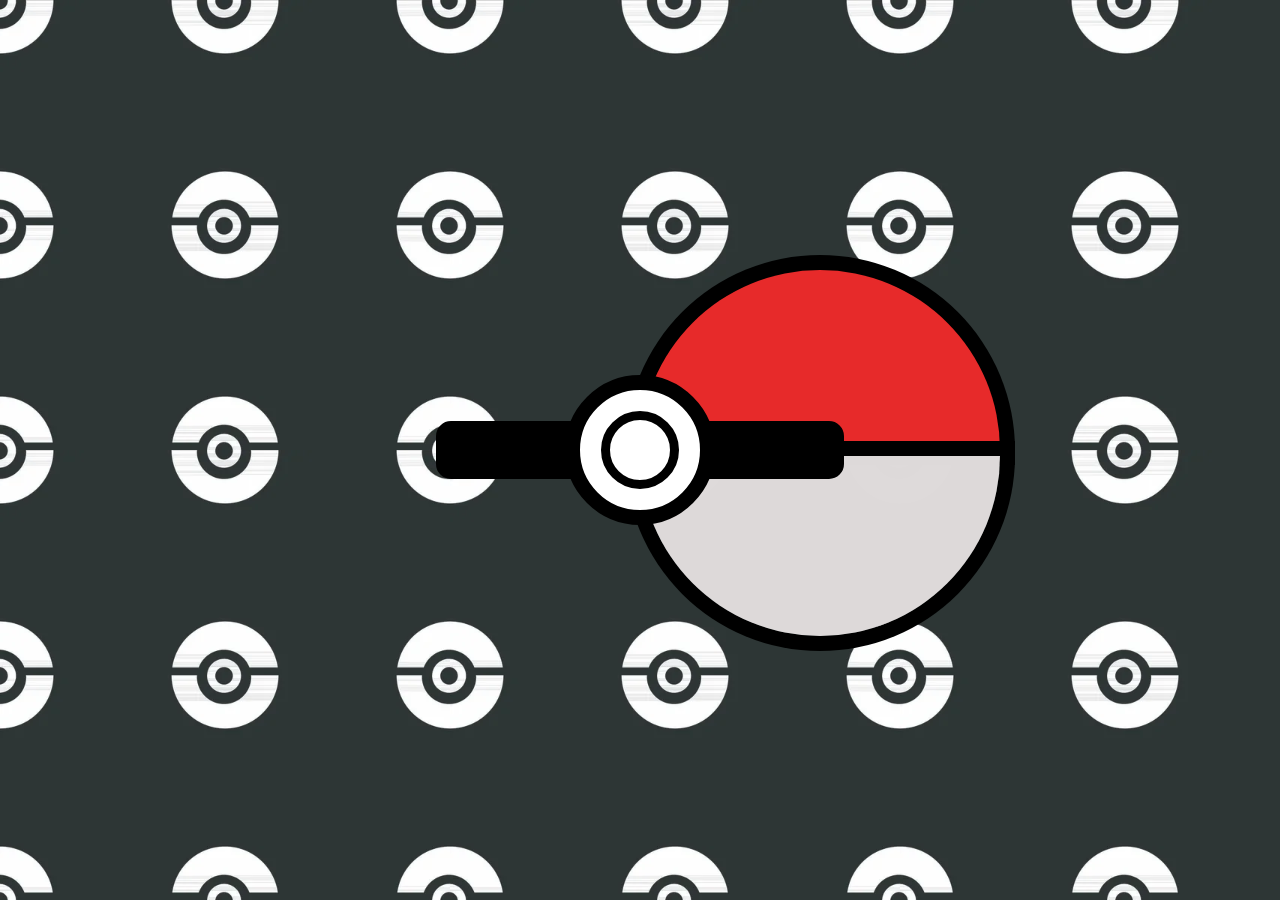
==== index.html @ 2cf02327 "Added last week's files to week1 branch" ====
<!DOCTYPE html>
<html>
<head>
    <meta name="viewport" content="width=device-width, initial-scale=1.0">
    <title>Login Page</title>
    <link rel="stylesheet" href="style.css">
</head>
<body>
    <div class="front_layer">
        <!-- Prompt : How do I create a custom checkbox with a custom style?-->
        <input type="checkbox" id="middle_button" class="middle_button_checkbox">
        <label for="middle_button" class="middle_button_inner_circle"></label>

        <div class="half_circle"></div>
        <div class="half_circle_bottom"></div>

        <div class="layer_top"></div>
        <div class="layer_bottom"></div>

        <div class="login_form">
            <h2><br><br></h2>
            <h2>Trainer Login</h2>
            <input type="text" placeholder="Username">
            <input type="password" placeholder="Password">

            <!-- Prompt : how can i make a button with more than 1 class -->
            <button>
                <div class="pokeball">
                    <div class = "pokeball_center" ></div>
                </div>
            </button>

        </div>
</body>
</html>
---- style.css ----
html {
  height: 100%;
  }

  @font-face {
    src: url('./PressStart2P-Regular.ttf');
    font-family: "Press Start 2P";
  }

  body {
    width: 100%;
    height: 100%;
    margin: 0;
    padding: 0;
    font-family: "Press Start 2P", Arial;
    overflow: hidden;
    z-index: inherit;
    background: url(background_kyogre.png);
    background-size: cover;
    background-repeat: no-repeat;
  }
  
  .front_layer {
    height: 100%;
  }
  
  .layer_top {
    background-image: url(front_layer.png);
    width: 100%;
    height: 50%;
    z-index: 1;
    top: 0%;
    background-size: contain;
  }
  
  .layer_bottom {
    background-image: url(front_layer.png);
    width: 100%;
    height: 50%;
    z-index: 1;
    bottom: 0%;
    background-size: contain;
  }
  

  
  @keyframes go_up_layer_top {
    0% {
        transform: translate(0,0);
      }
      100% {
        transform: translate(0,-100%);
      }
  }
  @keyframes go_down_layer_top {
    0% {
      transform: translate(0,-100%);
    }
    100% {
      transform: translate(0,0);
    }
  }
  

  @keyframes go_down_layer_bottom {
    0% {
      transform: translateY(0%);
    }
    100% {
      transform: translateY(100%);
    }
  }
  @keyframes go_up_layer_bottom {
    0% {
      transform: translateY(100%);
    }
    100% {
      transform: translateY(0%);
    }
  }

  #middle_button:checked ~ .layer_top {
    animation: go_up_layer_top 0.5s forwards;
  }
  
  #middle_button:not(:checked) ~ .layer_top {
    animation: go_down_layer_top 0.5s forwards;
  }

  #middle_button:checked ~ .layer_bottom {
    animation: go_down_layer_bottom 0.5s forwards;
  }
  
  #middle_button:not(:checked) ~ .layer_bottom {
    animation: go_up_layer_bottom 0.5s forwards;
  }



/* Prompt : hide the checkbox that appears at the top left */
  .middle_button_checkbox {
    display: none;
  }


  .middle_button_inner_circle {
    position: fixed;
    top: 50%;
    left: 50%;
    transform: translate(-50%, -50%);
    width: 120px;
    height: 120px;
    background: #fff;
    border: 15px , solid , black;
    border-radius: 50%;
    display: flex;
    justify-content: center;
    align-items: center;
    /*Prompt : why does my mouse not change when i hover over a button css*/
    cursor: pointer;
    z-index: 3;
  }

  .middle_button_inner_circle::before {
    border-radius: 50% 50% 50% 50%;
    width: 60px;
    height: 60px;
    content: ''; 
    background-color: transparent;
    border: 9px solid black;
  }

@keyframes middle_button_change_scale{
    0%{
        transform: translate(-50%, -50%) scale(1.0);
    }
    25%{
        transform: translate(-50%, -50%) scale(1.1);
    }
    50%{
        transform: translate(-50%, -50%) scale(1.0);
    }
    75%{
        transform: translate(-50%, -50%) scale(1.1);
    }
    100%{
        transform: translate(-50%, -50%) scale(1.0);
    }
}
@keyframes middle_button_change_color{
    0%{
        transform: translate(calc(-50% + 39px), calc(-50% + 40px));
        border-color: black; 
    }
    25%{
        transform: translate(calc(-50% + 39px), calc(-50% + 40px));
        border-color: red; 
    }
    50%{
        transform: translate(calc(-50% + 39px), calc(-50% + 40px));
        border-color: black; 
    }
    75%{
        transform: translate(calc(-50% + 39px), calc(-50% + 40px));
        border-color: red; 
    }
    100%{
        transform: translate(calc(-50% + 39px), calc(-50% + 40px));
        border-color: black; 
    }
}

@keyframes middle_button_go_up{
  0%{
    transform: translate(-50%, -50%);
  }
  100%{
    transform: translate(-50%, calc(-100% - 150px)); 
  }
}



.middle_button_inner_circle:not(:hover):not(:checked)::before {
    animation: middle_button_change_color 4.5s ease infinite;
}


#middle_button:checked ~ .middle_button_inner_circle {
    animation: middle_button_go_up 0.5s ease;
    transform: translate(-50%, calc(-100% - 150px)); 
}

#middle_button:not(:checked):not(:hover) ~ .middle_button_inner_circle {
  animation: middle_button_change_scale 4.5s ease infinite;
  transform: translate(-50%, -50%); 
}
#middle_button:not(:checked):hover ~ .middle_button_inner_circle {
  animation: none;
  transform: translate(-50%, -50%) scale(1.1); 
}


#middle_button:checked ~ .middle_button_inner_circle::before {
    animation: none;
  }

  
.middle_button_inner_circle:hover::before {
    border-color: red; 
  }
  
.middle_button_inner_circle:hover {
    animation: none;
    transform: translate(-50%, -50%) scale(1.1); 
  }


  /*Prompt : How can i make a form that appears from a line and grows vertically */
  .login_form {
    /*Prompt : make this form go to the center of the page*/
    position: absolute;
    top: 50%;
    left: 50%;
    text-align: center;
    transform: translate(-50%, -50%); 
    width: 350px;
    height: 0px;
    background: black;
    padding: 20px;
    border-radius: 15px;
    border: 9px solid black;
    overflow: hidden;
    z-index: 2;
  }
  
  
  .login_form input {
    width: calc(100% - 40px);
    padding: 10px;
    margin: 10px;
    border: 3px solid;
    border-radius: 15px;
    background: rgb(172, 205, 210);
    font-family: "Press Start 2P", Arial;
  }
  
  .login_form button {
    border-radius: 50% 50% 50% 50%;
    width: 150px;
    height: 150px;
    background-image: url(image_starters.png);
    left: calc(50% - 75px);
    border: 6px solid;
    cursor: pointer;
}

.login_form button:active {
    transform: scale(0.95);
}

/* Prompt : how can i make a button subclass*/ 
.login_form button .pokeball {
    border-radius: 50% 50% 50% 50%;
    width: 100px;
    height: 100px;
    left: 5px;
    top: 0px;
    background: linear-gradient(to bottom, red 50%, white 50%);
    border: 8px solid black;
    position: relative;
}

.login_form button .pokeball::before {
    content: "";
    width: 100px;
    left: 0px;
    height: 12px;
    background: black;
    top: 50%;
    position: absolute;
}

.login_form button .pokeball_center {
    border-radius: 50% 50% 50% 50%;
    width: 30px;
    height: 30px;
    background-color: white;
    border: 8px solid black;
    left: 28px;
    top: 28px;
    position: relative;
    z-index: 1; 
}

  @keyframes rotate_button{
    0%{
        transform:scale(1.05) rotate(0deg);
    }
    100%{
        transform:scale(1.05) rotate(360deg);
    }
  }
  
  @keyframes rotate360 {
        0%{
            transform: translate(-50%, -50%) rotate(0deg);
        }
        100%{
            transform: translate(-50%, -50%) rotate(360deg);
        }
  }

  @keyframes login_form_appear{
    0%{
      max-height: 0px;
    }
    100%{
      max-height: 400px; 
    }
  }
  @keyframes login_form_disappear{
    0%{
      height: 400px;
    }
    100%{
      height: 0px; 
    }
  }


.login_form button:hover {
  animation: rotate_button 18s infinite linear;
}
.login_form button:hover .pokeball_center{
  animation: rotate_button 18s infinite linear;
}

.login_form button:hover .pokeball{
  animation: rotate_button 18s infinite linear;
}


#middle_button:checked ~ .login_form {
    animation: login_form_appear 0.3s linear;
    height: 400px; 
    background-image: url(image_manaphy.png);
  }

#middle_button:not(checked) ~ .login_form {
    animation: rotate360 12s infinite linear,login_form_disappear 0.3s linear;
  }


  
#middle_button:checked ~ .login_form input {
    border-radius: 10px;
    border-width: 5px;
    border-color: #082246;
    font-size: 18px;
    color: black; 
  }
  




  


  
  .half_circle {
    border-radius: 180px 180px 0 0;
    width: 360px;
    height: 180px;
    position: fixed;
    top: calc(50% - 180px);
    left: 50%;
    background-color: rgb(231, 42, 42);
    z-index: 2;
    box-shadow: 0 0 0 15px black; 
    transform-origin: 50% 100%;
  }
  
  .half_circle_bottom {
    border-radius: 0 0 180px 180px;
    width: 360px;
    height: 180px;
    position: fixed;
    background-color: #dedadafe;
    box-shadow: 0 0 0 15px black; 
    top: calc(50% + 6px);
    left: 50%;
    z-index: 2;
    transform-origin: 50% 0%;
  }
  
  @keyframes circle360 {
    0% {
      transform: translate(-50%,calc(-50% + 90px)) rotate(0deg) ;
    }
    100% {

      transform: translate(-50%,calc(-50% + 90px)) rotate(360deg) ;
    }
  }

  @keyframes go_up_half_circle {
    0%{
        transform: translate(-50%, calc(-50% + 100px));
    }
    100%{
        transform: translate(-50%, calc(-50% - 100px));
    }
  }
  @keyframes go_down_half_circle {
    0%{
        transform: translate(-50%, calc(-50% - 100px));
    }
    100%{
        transform: translate(-50%, calc(-50% + 100px));
    }
  }

  @keyframes go_down_half_circle_bottom {
    0%{
        transform: translate(-50%, calc(-50% + 50px));
    }
    100%{
        transform: translate(-50%, calc(50% + 75px));
    }
  }
  @keyframes go_up_half_circle_bottom {
    0%{
        transform: translate(-50%, calc(50% + 75px));
    }
    100%{
        transform: translate(-50%, calc(-50%));
    }
  }

  #middle_button:not(checked) ~ .half_circle{
    animation: circle360 12s infinite linear, go_down_half_circle 0.2s ease;
  }

  #middle_button:not(checked) ~ .half_circle_bottom{
    animation: circle360 12s infinite linear, go_up_half_circle_bottom 0.2s ease;;
  }


  #middle_button:checked ~ .half_circle {
    animation: go_up_half_circle 0.5s ease;
    transform: translate(-50%, calc(-50% - 100px));
  }
  

  #middle_button:checked ~ .half_circle_bottom {
    animation: go_down_half_circle_bottom 0.6s ease;
    transform: translate(-50%, calc(50% + 75px));
  }
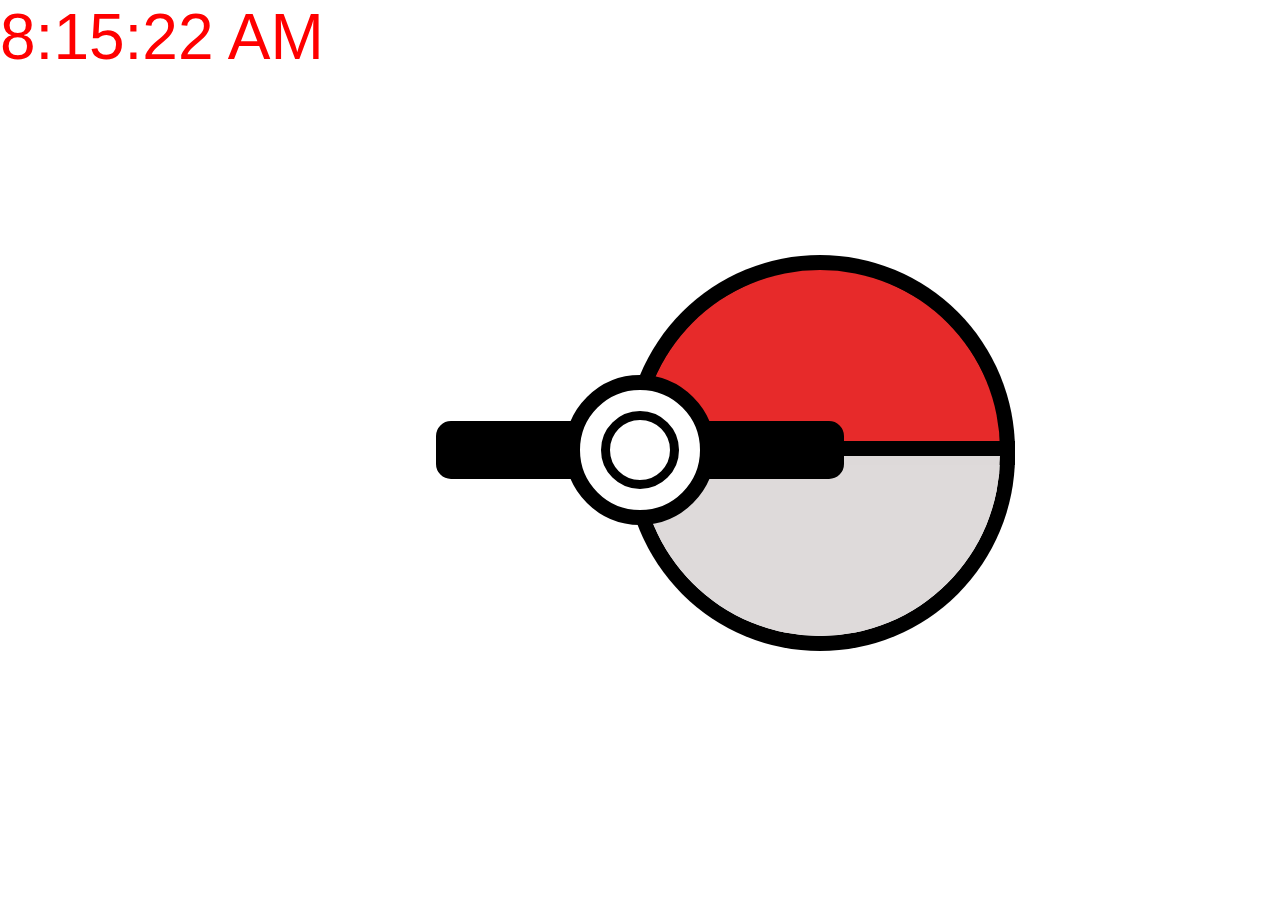
==== commit 4e46e6d9: "Lab 2 initial commit" ====
--- a/index.html
+++ b/index.html
@@ -6,30 +6,65 @@
     <link rel="stylesheet" href="style.css">
 </head>
 <body>
+    
     <div class="front_layer">
+        <div id="clock" class="clock"></div>
         <!-- Prompt : How do I create a custom checkbox with a custom style?-->
         <input type="checkbox" id="middle_button" class="middle_button_checkbox">
         <label for="middle_button" class="middle_button_inner_circle"></label>
-
         <div class="half_circle"></div>
         <div class="half_circle_bottom"></div>
 
         <div class="layer_top"></div>
         <div class="layer_bottom"></div>
 
-        <div class="login_form">
+        <div class="login_form" id="login_form">
             <h2><br><br></h2>
             <h2>Trainer Login</h2>
-            <input type="text" placeholder="Username">
-            <input type="password" placeholder="Password">
+            <input type="text" id = "username" placeholder="Username">
+            <input type="password" id = "password" placeholder="Password">
 
             <!-- Prompt : how can i make a button with more than 1 class -->
-            <button>
+            <button onclick="loginFormDetails()">
                 <div class="pokeball">
                     <div class = "pokeball_center" ></div>
                 </div>
             </button>
 
         </div>
+
+        <script>
+
+        function loginFormDetails() {  
+            let username = document.getElementById("username").value;
+            let password = document.getElementById("password").value;
+            let loginInfo = [username,password]; 
+                console.log("Login info:", loginInfo);
+        };
+
+        function FormsVisibilityOnOff() {
+                let form = document.getElementById("login_form");
+                if (form.style.display === "none") {
+                    form.style.display = "block";
+                } else {
+                    form.style.display = "none";
+                }
+        }
+
+        document.addEventListener("keydown", function(event) {
+            if (event.key.toLowerCase() === "h") {
+                FormsVisibilityOnOff();
+            }
+        });
+
+        function updateClock() {
+            const now = new Date();
+            const timeString = now.toLocaleTimeString();
+            document.getElementById("clock").textContent = timeString;
+        }
+        setInterval(updateClock, 1000);
+        updateClock();
+        
+        </script>
 </body>
 </html>
--- a/style.css
+++ b/style.css
@@ -22,6 +22,7 @@
   
   .front_layer {
     height: 100%;
+    z-index: 1;
   }
   
   .layer_top {
@@ -42,7 +43,12 @@
     background-size: contain;
   }
   
-
+  .clock{
+    z-index: 0;
+    color: red;
+    position: fixed;
+    font-size: 4em;
+  }
   
   @keyframes go_up_layer_top {
     0% {
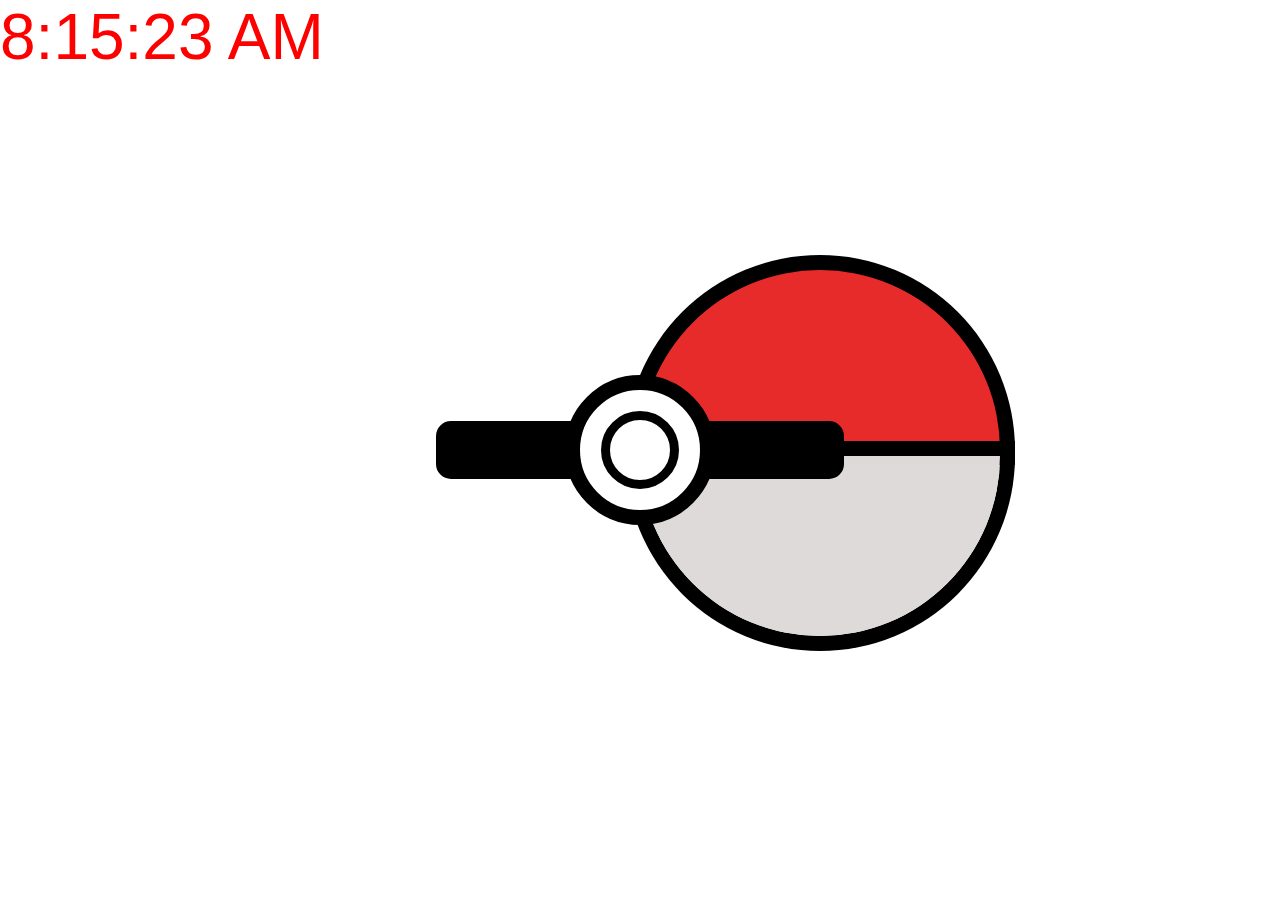
==== commit 94755e52: "Add files via upload" ====
--- a/index.html
+++ b/index.html
@@ -1,70 +1,82 @@
-<!DOCTYPE html>
-<html>
-<head>
-    <meta name="viewport" content="width=device-width, initial-scale=1.0">
-    <title>Login Page</title>
-    <link rel="stylesheet" href="style.css">
-</head>
-<body>
-    
-    <div class="front_layer">
-        <div id="clock" class="clock"></div>
-        <!-- Prompt : How do I create a custom checkbox with a custom style?-->
-        <input type="checkbox" id="middle_button" class="middle_button_checkbox">
-        <label for="middle_button" class="middle_button_inner_circle"></label>
-        <div class="half_circle"></div>
-        <div class="half_circle_bottom"></div>
-
-        <div class="layer_top"></div>
-        <div class="layer_bottom"></div>
-
-        <div class="login_form" id="login_form">
-            <h2><br><br></h2>
-            <h2>Trainer Login</h2>
-            <input type="text" id = "username" placeholder="Username">
-            <input type="password" id = "password" placeholder="Password">
-
-            <!-- Prompt : how can i make a button with more than 1 class -->
-            <button onclick="loginFormDetails()">
-                <div class="pokeball">
-                    <div class = "pokeball_center" ></div>
-                </div>
-            </button>
-
-        </div>
-
-        <script>
-
-        function loginFormDetails() {  
-            let username = document.getElementById("username").value;
-            let password = document.getElementById("password").value;
-            let loginInfo = [username,password]; 
-                console.log("Login info:", loginInfo);
-        };
-
-        function FormsVisibilityOnOff() {
-                let form = document.getElementById("login_form");
-                if (form.style.display === "none") {
-                    form.style.display = "block";
-                } else {
-                    form.style.display = "none";
-                }
-        }
-
-        document.addEventListener("keydown", function(event) {
-            if (event.key.toLowerCase() === "h") {
-                FormsVisibilityOnOff();
-            }
-        });
-
-        function updateClock() {
-            const now = new Date();
-            const timeString = now.toLocaleTimeString();
-            document.getElementById("clock").textContent = timeString;
-        }
-        setInterval(updateClock, 1000);
-        updateClock();
-        
-        </script>
-</body>
-</html>
+<!DOCTYPE html>
+<html>
+<head>
+    <meta name="viewport" content="width=device-width, initial-scale=1.0">
+    <title>Login Page</title>
+    <link rel="stylesheet" href="style.css">
+</head>
+<body>
+    
+    <div class="front_layer">
+        <div id="clock" class="clock"></div>
+        <!-- Prompt : How do I create a custom checkbox with a custom style?-->
+        <input type="checkbox" id="middle_button" class="middle_button_checkbox">
+        <label for="middle_button" class="middle_button_inner_circle"></label>
+        <div class="half_circle"></div>
+        <div class="half_circle_bottom"></div>
+
+        <div class="layer_top"></div>
+        <div class="layer_bottom"></div>
+
+        <div class="login_form" id="login_form">
+            <h2><br><br></h2>
+            <h2>Trainer Login</h2>
+            <input type="text" id = "username" placeholder="Username">
+            <input type="password" id = "password" placeholder="Password">
+
+            <!-- Prompt : how can i make a button with more than 1 class -->
+            <button onclick="loginFormDetails()">
+                <div class="pokeball">
+                    <div class = "pokeball_center" ></div>
+                </div>
+            </button>
+
+        </div>
+
+        <script>
+
+        function loginFormDetails() {  
+            let username = document.getElementById("username").value;
+            let password = document.getElementById("password").value;
+            let loginInfo = [username,password]; 
+            console.log("Login info:", loginInfo);
+            login();
+        };
+
+        function FormsVisibilityOnOff() {
+                let form = document.getElementById("login_form");
+                if (form.style.display === "none") {
+                    form.style.display = "block";
+                } else {
+                    form.style.display = "none";
+                }
+        }
+
+        document.addEventListener("keydown", function(event) {
+            if (event.key.toLowerCase() === "h") {
+                FormsVisibilityOnOff();
+            }
+        });
+
+        function updateClock() {
+            var now = new Date();
+            var timeString = now.toLocaleTimeString();
+            document.getElementById("clock").textContent = timeString;
+        }
+        setInterval(updateClock, 1000);
+        updateClock();
+        
+
+        function login(){
+            let username = document.getElementById("username").value;
+            let password = document.getElementById("password").value;
+            if(username=="admin" && password=="admin"){
+                window.location.href = "table.html";
+            }
+        }
+
+
+
+        </script>
+</body>
+</html>
--- a/style.css
+++ b/style.css
@@ -1,469 +1,553 @@
-html {
-  height: 100%;
-  }
-
-  @font-face {
-    src: url('./PressStart2P-Regular.ttf');
-    font-family: "Press Start 2P";
-  }
-
-  body {
-    width: 100%;
-    height: 100%;
-    margin: 0;
-    padding: 0;
-    font-family: "Press Start 2P", Arial;
-    overflow: hidden;
-    z-index: inherit;
-    background: url(background_kyogre.png);
-    background-size: cover;
-    background-repeat: no-repeat;
-  }
-  
-  .front_layer {
-    height: 100%;
-    z-index: 1;
-  }
-  
-  .layer_top {
-    background-image: url(front_layer.png);
-    width: 100%;
-    height: 50%;
-    z-index: 1;
-    top: 0%;
-    background-size: contain;
-  }
-  
-  .layer_bottom {
-    background-image: url(front_layer.png);
-    width: 100%;
-    height: 50%;
-    z-index: 1;
-    bottom: 0%;
-    background-size: contain;
-  }
-  
-  .clock{
-    z-index: 0;
-    color: red;
-    position: fixed;
-    font-size: 4em;
-  }
-  
-  @keyframes go_up_layer_top {
-    0% {
-        transform: translate(0,0);
-      }
-      100% {
-        transform: translate(0,-100%);
-      }
-  }
-  @keyframes go_down_layer_top {
-    0% {
-      transform: translate(0,-100%);
-    }
-    100% {
-      transform: translate(0,0);
-    }
-  }
-  
-
-  @keyframes go_down_layer_bottom {
-    0% {
-      transform: translateY(0%);
-    }
-    100% {
-      transform: translateY(100%);
-    }
-  }
-  @keyframes go_up_layer_bottom {
-    0% {
-      transform: translateY(100%);
-    }
-    100% {
-      transform: translateY(0%);
-    }
-  }
-
-  #middle_button:checked ~ .layer_top {
-    animation: go_up_layer_top 0.5s forwards;
-  }
-  
-  #middle_button:not(:checked) ~ .layer_top {
-    animation: go_down_layer_top 0.5s forwards;
-  }
-
-  #middle_button:checked ~ .layer_bottom {
-    animation: go_down_layer_bottom 0.5s forwards;
-  }
-  
-  #middle_button:not(:checked) ~ .layer_bottom {
-    animation: go_up_layer_bottom 0.5s forwards;
-  }
-
-
-
-/* Prompt : hide the checkbox that appears at the top left */
-  .middle_button_checkbox {
-    display: none;
-  }
-
-
-  .middle_button_inner_circle {
-    position: fixed;
-    top: 50%;
-    left: 50%;
-    transform: translate(-50%, -50%);
-    width: 120px;
-    height: 120px;
-    background: #fff;
-    border: 15px , solid , black;
-    border-radius: 50%;
-    display: flex;
-    justify-content: center;
-    align-items: center;
-    /*Prompt : why does my mouse not change when i hover over a button css*/
-    cursor: pointer;
-    z-index: 3;
-  }
-
-  .middle_button_inner_circle::before {
-    border-radius: 50% 50% 50% 50%;
-    width: 60px;
-    height: 60px;
-    content: ''; 
-    background-color: transparent;
-    border: 9px solid black;
-  }
-
-@keyframes middle_button_change_scale{
-    0%{
-        transform: translate(-50%, -50%) scale(1.0);
-    }
-    25%{
-        transform: translate(-50%, -50%) scale(1.1);
-    }
-    50%{
-        transform: translate(-50%, -50%) scale(1.0);
-    }
-    75%{
-        transform: translate(-50%, -50%) scale(1.1);
-    }
-    100%{
-        transform: translate(-50%, -50%) scale(1.0);
-    }
-}
-@keyframes middle_button_change_color{
-    0%{
-        transform: translate(calc(-50% + 39px), calc(-50% + 40px));
-        border-color: black; 
-    }
-    25%{
-        transform: translate(calc(-50% + 39px), calc(-50% + 40px));
-        border-color: red; 
-    }
-    50%{
-        transform: translate(calc(-50% + 39px), calc(-50% + 40px));
-        border-color: black; 
-    }
-    75%{
-        transform: translate(calc(-50% + 39px), calc(-50% + 40px));
-        border-color: red; 
-    }
-    100%{
-        transform: translate(calc(-50% + 39px), calc(-50% + 40px));
-        border-color: black; 
-    }
-}
-
-@keyframes middle_button_go_up{
-  0%{
-    transform: translate(-50%, -50%);
-  }
-  100%{
-    transform: translate(-50%, calc(-100% - 150px)); 
-  }
-}
-
-
-
-.middle_button_inner_circle:not(:hover):not(:checked)::before {
-    animation: middle_button_change_color 4.5s ease infinite;
-}
-
-
-#middle_button:checked ~ .middle_button_inner_circle {
-    animation: middle_button_go_up 0.5s ease;
-    transform: translate(-50%, calc(-100% - 150px)); 
-}
-
-#middle_button:not(:checked):not(:hover) ~ .middle_button_inner_circle {
-  animation: middle_button_change_scale 4.5s ease infinite;
-  transform: translate(-50%, -50%); 
-}
-#middle_button:not(:checked):hover ~ .middle_button_inner_circle {
-  animation: none;
-  transform: translate(-50%, -50%) scale(1.1); 
-}
-
-
-#middle_button:checked ~ .middle_button_inner_circle::before {
-    animation: none;
-  }
-
-  
-.middle_button_inner_circle:hover::before {
-    border-color: red; 
-  }
-  
-.middle_button_inner_circle:hover {
-    animation: none;
-    transform: translate(-50%, -50%) scale(1.1); 
-  }
-
-
-  /*Prompt : How can i make a form that appears from a line and grows vertically */
-  .login_form {
-    /*Prompt : make this form go to the center of the page*/
-    position: absolute;
-    top: 50%;
-    left: 50%;
-    text-align: center;
-    transform: translate(-50%, -50%); 
-    width: 350px;
-    height: 0px;
-    background: black;
-    padding: 20px;
-    border-radius: 15px;
-    border: 9px solid black;
-    overflow: hidden;
-    z-index: 2;
-  }
-  
-  
-  .login_form input {
-    width: calc(100% - 40px);
-    padding: 10px;
-    margin: 10px;
-    border: 3px solid;
-    border-radius: 15px;
-    background: rgb(172, 205, 210);
-    font-family: "Press Start 2P", Arial;
-  }
-  
-  .login_form button {
-    border-radius: 50% 50% 50% 50%;
-    width: 150px;
-    height: 150px;
-    background-image: url(image_starters.png);
-    left: calc(50% - 75px);
-    border: 6px solid;
-    cursor: pointer;
-}
-
-.login_form button:active {
-    transform: scale(0.95);
-}
-
-/* Prompt : how can i make a button subclass*/ 
-.login_form button .pokeball {
-    border-radius: 50% 50% 50% 50%;
-    width: 100px;
-    height: 100px;
-    left: 5px;
-    top: 0px;
-    background: linear-gradient(to bottom, red 50%, white 50%);
-    border: 8px solid black;
-    position: relative;
-}
-
-.login_form button .pokeball::before {
-    content: "";
-    width: 100px;
-    left: 0px;
-    height: 12px;
-    background: black;
-    top: 50%;
-    position: absolute;
-}
-
-.login_form button .pokeball_center {
-    border-radius: 50% 50% 50% 50%;
-    width: 30px;
-    height: 30px;
-    background-color: white;
-    border: 8px solid black;
-    left: 28px;
-    top: 28px;
-    position: relative;
-    z-index: 1; 
-}
-
-  @keyframes rotate_button{
-    0%{
-        transform:scale(1.05) rotate(0deg);
-    }
-    100%{
-        transform:scale(1.05) rotate(360deg);
-    }
-  }
-  
-  @keyframes rotate360 {
-        0%{
-            transform: translate(-50%, -50%) rotate(0deg);
-        }
-        100%{
-            transform: translate(-50%, -50%) rotate(360deg);
-        }
-  }
-
-  @keyframes login_form_appear{
-    0%{
-      max-height: 0px;
-    }
-    100%{
-      max-height: 400px; 
-    }
-  }
-  @keyframes login_form_disappear{
-    0%{
-      height: 400px;
-    }
-    100%{
-      height: 0px; 
-    }
-  }
-
-
-.login_form button:hover {
-  animation: rotate_button 18s infinite linear;
-}
-.login_form button:hover .pokeball_center{
-  animation: rotate_button 18s infinite linear;
-}
-
-.login_form button:hover .pokeball{
-  animation: rotate_button 18s infinite linear;
-}
-
-
-#middle_button:checked ~ .login_form {
-    animation: login_form_appear 0.3s linear;
-    height: 400px; 
-    background-image: url(image_manaphy.png);
-  }
-
-#middle_button:not(checked) ~ .login_form {
-    animation: rotate360 12s infinite linear,login_form_disappear 0.3s linear;
-  }
-
-
-  
-#middle_button:checked ~ .login_form input {
-    border-radius: 10px;
-    border-width: 5px;
-    border-color: #082246;
-    font-size: 18px;
-    color: black; 
-  }
-  
-
-
-
-
-  
-
-
-  
-  .half_circle {
-    border-radius: 180px 180px 0 0;
-    width: 360px;
-    height: 180px;
-    position: fixed;
-    top: calc(50% - 180px);
-    left: 50%;
-    background-color: rgb(231, 42, 42);
-    z-index: 2;
-    box-shadow: 0 0 0 15px black; 
-    transform-origin: 50% 100%;
-  }
-  
-  .half_circle_bottom {
-    border-radius: 0 0 180px 180px;
-    width: 360px;
-    height: 180px;
-    position: fixed;
-    background-color: #dedadafe;
-    box-shadow: 0 0 0 15px black; 
-    top: calc(50% + 6px);
-    left: 50%;
-    z-index: 2;
-    transform-origin: 50% 0%;
-  }
-  
-  @keyframes circle360 {
-    0% {
-      transform: translate(-50%,calc(-50% + 90px)) rotate(0deg) ;
-    }
-    100% {
-
-      transform: translate(-50%,calc(-50% + 90px)) rotate(360deg) ;
-    }
-  }
-
-  @keyframes go_up_half_circle {
-    0%{
-        transform: translate(-50%, calc(-50% + 100px));
-    }
-    100%{
-        transform: translate(-50%, calc(-50% - 100px));
-    }
-  }
-  @keyframes go_down_half_circle {
-    0%{
-        transform: translate(-50%, calc(-50% - 100px));
-    }
-    100%{
-        transform: translate(-50%, calc(-50% + 100px));
-    }
-  }
-
-  @keyframes go_down_half_circle_bottom {
-    0%{
-        transform: translate(-50%, calc(-50% + 50px));
-    }
-    100%{
-        transform: translate(-50%, calc(50% + 75px));
-    }
-  }
-  @keyframes go_up_half_circle_bottom {
-    0%{
-        transform: translate(-50%, calc(50% + 75px));
-    }
-    100%{
-        transform: translate(-50%, calc(-50%));
-    }
-  }
-
-  #middle_button:not(checked) ~ .half_circle{
-    animation: circle360 12s infinite linear, go_down_half_circle 0.2s ease;
-  }
-
-  #middle_button:not(checked) ~ .half_circle_bottom{
-    animation: circle360 12s infinite linear, go_up_half_circle_bottom 0.2s ease;;
-  }
-
-
-  #middle_button:checked ~ .half_circle {
-    animation: go_up_half_circle 0.5s ease;
-    transform: translate(-50%, calc(-50% - 100px));
-  }
-  
-
-  #middle_button:checked ~ .half_circle_bottom {
-    animation: go_down_half_circle_bottom 0.6s ease;
-    transform: translate(-50%, calc(50% + 75px));
-  }
-
-
-  +html {
+  height: 100%;
+  }
+
+  @font-face {
+    src: url('./PressStart2P-Regular.ttf');
+    font-family: "Press Start 2P";
+  }
+
+  body {
+    width: 100%;
+    height: 100%;
+    margin: 0;
+    padding: 0;
+    font-family: "Press Start 2P", Arial;
+    overflow: hidden;
+    z-index: inherit;
+    background: url(background_kyogre.png);
+    background-size: cover;
+    background-repeat: no-repeat;
+  }
+  
+  .front_layer {
+    height: 100%;
+    z-index: 1;
+  }
+  
+  .layer_top {
+    background-image: url(front_layer.png);
+    width: 100%;
+    height: 50%;
+    z-index: 1;
+    top: 0%;
+    background-size: contain;
+  }
+  
+  .layer_bottom {
+    background-image: url(front_layer.png);
+    width: 100%;
+    height: 50%;
+    z-index: 1;
+    bottom: 0%;
+    background-size: contain;
+  }
+  
+  .clock{
+    z-index: 0;
+    color: red;
+    position: fixed;
+    font-size: 4em;
+  }
+  
+  @keyframes go_up_layer_top {
+    0% {
+        transform: translate(0,0);
+      }
+      100% {
+        transform: translate(0,-100%);
+      }
+  }
+  @keyframes go_down_layer_top {
+    0% {
+      transform: translate(0,-100%);
+    }
+    100% {
+      transform: translate(0,0);
+    }
+  }
+  
+
+  @keyframes go_down_layer_bottom {
+    0% {
+      transform: translateY(0%);
+    }
+    100% {
+      transform: translateY(100%);
+    }
+  }
+  @keyframes go_up_layer_bottom {
+    0% {
+      transform: translateY(100%);
+    }
+    100% {
+      transform: translateY(0%);
+    }
+  }
+
+  #middle_button:checked ~ .layer_top {
+    animation: go_up_layer_top 0.5s forwards;
+  }
+  
+  #middle_button:not(:checked) ~ .layer_top {
+    animation: go_down_layer_top 0.5s forwards;
+  }
+
+  #middle_button:checked ~ .layer_bottom {
+    animation: go_down_layer_bottom 0.5s forwards;
+  }
+  
+  #middle_button:not(:checked) ~ .layer_bottom {
+    animation: go_up_layer_bottom 0.5s forwards;
+  }
+
+
+
+/* Prompt : hide the checkbox that appears at the top left */
+  .middle_button_checkbox {
+    display: none;
+  }
+
+
+  .middle_button_inner_circle {
+    position: fixed;
+    top: 50%;
+    left: 50%;
+    transform: translate(-50%, -50%);
+    width: 120px;
+    height: 120px;
+    background: #fff;
+    border: 15px , solid , black;
+    border-radius: 50%;
+    display: flex;
+    justify-content: center;
+    align-items: center;
+    /*Prompt : why does my mouse not change when i hover over a button css*/
+    cursor: pointer;
+    z-index: 3;
+  }
+
+  .middle_button_inner_circle::before {
+    border-radius: 50% 50% 50% 50%;
+    width: 60px;
+    height: 60px;
+    content: ''; 
+    background-color: transparent;
+    border: 9px solid black;
+  }
+
+@keyframes middle_button_change_scale{
+    0%{
+        transform: translate(-50%, -50%) scale(1.0);
+    }
+    25%{
+        transform: translate(-50%, -50%) scale(1.1);
+    }
+    50%{
+        transform: translate(-50%, -50%) scale(1.0);
+    }
+    75%{
+        transform: translate(-50%, -50%) scale(1.1);
+    }
+    100%{
+        transform: translate(-50%, -50%) scale(1.0);
+    }
+}
+@keyframes middle_button_change_color{
+    0%{
+        transform: translate(calc(-50% + 39px), calc(-50% + 40px));
+        border-color: black; 
+    }
+    25%{
+        transform: translate(calc(-50% + 39px), calc(-50% + 40px));
+        border-color: red; 
+    }
+    50%{
+        transform: translate(calc(-50% + 39px), calc(-50% + 40px));
+        border-color: black; 
+    }
+    75%{
+        transform: translate(calc(-50% + 39px), calc(-50% + 40px));
+        border-color: red; 
+    }
+    100%{
+        transform: translate(calc(-50% + 39px), calc(-50% + 40px));
+        border-color: black; 
+    }
+}
+
+@keyframes middle_button_go_up{
+  0%{
+    transform: translate(-50%, -50%);
+  }
+  100%{
+    transform: translate(-50%, calc(-100% - 150px)); 
+  }
+}
+
+
+
+.middle_button_inner_circle:not(:hover):not(:checked)::before {
+    animation: middle_button_change_color 4.5s ease infinite;
+}
+
+
+#middle_button:checked ~ .middle_button_inner_circle {
+    animation: middle_button_go_up 0.5s ease;
+    transform: translate(-50%, calc(-100% - 150px)); 
+}
+
+#middle_button:not(:checked):not(:hover) ~ .middle_button_inner_circle {
+  animation: middle_button_change_scale 4.5s ease infinite;
+  transform: translate(-50%, -50%); 
+}
+#middle_button:not(:checked):hover ~ .middle_button_inner_circle {
+  animation: none;
+  transform: translate(-50%, -50%) scale(1.1); 
+}
+
+
+#middle_button:checked ~ .middle_button_inner_circle::before {
+    animation: none;
+  }
+
+  
+.middle_button_inner_circle:hover::before {
+    border-color: red; 
+  }
+  
+.middle_button_inner_circle:hover {
+    animation: none;
+    transform: translate(-50%, -50%) scale(1.1); 
+  }
+
+
+  /*Prompt : How can i make a form that appears from a line and grows vertically */
+  .login_form {
+    /*Prompt : make this form go to the center of the page*/
+    position: absolute;
+    top: 50%;
+    left: 50%;
+    text-align: center;
+    transform: translate(-50%, -50%); 
+    width: 350px;
+    height: 0px;
+    background: black;
+    padding: 20px;
+    border-radius: 15px;
+    border: 9px solid black;
+    overflow: hidden;
+    z-index: 2;
+  }
+  
+  
+  .login_form input {
+    width: calc(100% - 40px);
+    padding: 10px;
+    margin: 10px;
+    border: 3px solid;
+    border-radius: 15px;
+    background: rgb(172, 205, 210);
+    font-family: "Press Start 2P", Arial;
+  }
+  
+  .login_form button {
+    border-radius: 50% 50% 50% 50%;
+    width: 150px;
+    height: 150px;
+    background-image: url(image_starters.png);
+    left: calc(50% - 75px);
+    border: 6px solid;
+    cursor: pointer;
+}
+
+.login_form button:active {
+    transform: scale(0.95);
+}
+
+/* Prompt : how can i make a button subclass*/ 
+.login_form button .pokeball {
+    border-radius: 50% 50% 50% 50%;
+    width: 100px;
+    height: 100px;
+    left: 5px;
+    top: 0px;
+    background: linear-gradient(to bottom, red 50%, white 50%);
+    border: 8px solid black;
+    position: relative;
+}
+
+.login_form button .pokeball::before {
+    content: "";
+    width: 100px;
+    left: 0px;
+    height: 12px;
+    background: black;
+    top: 50%;
+    position: absolute;
+}
+
+.login_form button .pokeball_center {
+    border-radius: 50% 50% 50% 50%;
+    width: 30px;
+    height: 30px;
+    background-color: white;
+    border: 8px solid black;
+    left: 28px;
+    top: 28px;
+    position: relative;
+    z-index: 1; 
+}
+
+  @keyframes rotate_button{
+    0%{
+        transform:scale(1.05) rotate(0deg);
+    }
+    100%{
+        transform:scale(1.05) rotate(360deg);
+    }
+  }
+  
+  @keyframes rotate360 {
+        0%{
+            transform: translate(-50%, -50%) rotate(0deg);
+        }
+        100%{
+            transform: translate(-50%, -50%) rotate(360deg);
+        }
+  }
+
+  @keyframes login_form_appear{
+    0%{
+      max-height: 0px;
+    }
+    100%{
+      max-height: 400px; 
+    }
+  }
+  @keyframes login_form_disappear{
+    0%{
+      height: 400px;
+    }
+    100%{
+      height: 0px; 
+    }
+  }
+
+
+.login_form button:hover {
+  animation: rotate_button 18s infinite linear;
+}
+.login_form button:hover .pokeball_center{
+  animation: rotate_button 18s infinite linear;
+}
+
+.login_form button:hover .pokeball{
+  animation: rotate_button 18s infinite linear;
+}
+
+
+#middle_button:checked ~ .login_form {
+    animation: login_form_appear 0.3s linear;
+    height: 400px; 
+    background-image: url(image_manaphy.png);
+  }
+
+#middle_button:not(checked) ~ .login_form {
+    animation: rotate360 12s infinite linear,login_form_disappear 0.3s linear;
+  }
+
+
+  
+#middle_button:checked ~ .login_form input {
+    border-radius: 10px;
+    border-width: 5px;
+    border-color: #082246;
+    font-size: 18px;
+    color: black; 
+  }
+  
+
+
+
+
+  
+
+
+  
+  .half_circle {
+    border-radius: 180px 180px 0 0;
+    width: 360px;
+    height: 180px;
+    position: fixed;
+    top: calc(50% - 180px);
+    left: 50%;
+    background-color: rgb(231, 42, 42);
+    z-index: 2;
+    box-shadow: 0 0 0 15px black; 
+    transform-origin: 50% 100%;
+  }
+  
+  .half_circle_bottom {
+    border-radius: 0 0 180px 180px;
+    width: 360px;
+    height: 180px;
+    position: fixed;
+    background-color: #dedadafe;
+    box-shadow: 0 0 0 15px black; 
+    top: calc(50% + 6px);
+    left: 50%;
+    z-index: 2;
+    transform-origin: 50% 0%;
+  }
+  
+  @keyframes circle360 {
+    0% {
+      transform: translate(-50%,calc(-50% + 90px)) rotate(0deg) ;
+    }
+    100% {
+
+      transform: translate(-50%,calc(-50% + 90px)) rotate(360deg) ;
+    }
+  }
+
+  @keyframes go_up_half_circle {
+    0%{
+        transform: translate(-50%, calc(-50% + 100px));
+    }
+    100%{
+        transform: translate(-50%, calc(-50% - 100px));
+    }
+  }
+  @keyframes go_down_half_circle {
+    0%{
+        transform: translate(-50%, calc(-50% - 100px));
+    }
+    100%{
+        transform: translate(-50%, calc(-50% + 100px));
+    }
+  }
+
+  @keyframes go_down_half_circle_bottom {
+    0%{
+        transform: translate(-50%, calc(-50% + 50px));
+    }
+    100%{
+        transform: translate(-50%, calc(50% + 75px));
+    }
+  }
+  @keyframes go_up_half_circle_bottom {
+    0%{
+        transform: translate(-50%, calc(50% + 75px));
+    }
+    100%{
+        transform: translate(-50%, calc(-50%));
+    }
+  }
+
+  #middle_button:not(checked) ~ .half_circle{
+    animation: circle360 12s infinite linear, go_down_half_circle 0.2s ease;
+  }
+
+  #middle_button:not(checked) ~ .half_circle_bottom{
+    animation: circle360 12s infinite linear, go_up_half_circle_bottom 0.2s ease;;
+  }
+
+
+  #middle_button:checked ~ .half_circle {
+    animation: go_up_half_circle 0.5s ease;
+    transform: translate(-50%, calc(-50% - 100px));
+  }
+  
+
+  #middle_button:checked ~ .half_circle_bottom {
+    animation: go_down_half_circle_bottom 0.6s ease;
+    transform: translate(-50%, calc(50% + 75px));
+  }
+
+
+
+
+  table {
+    width: 80%;
+    margin-top: 20px;
+    transform: translateX(150px);
+    border-collapse: collapse;
+    background-color: #fff;
+    border: 12px solid black;
+    overflow: hidden;
+}
+
+table, th, td {
+    border: 3px solid black;
+}
+
+th, td {
+    padding: 10px;
+    text-align: left;
+    font-size: 16px;
+}
+
+th {
+    background-color: #f2f2f2;
+}
+
+#explanationBox {
+  position: fixed;
+  bottom: 10px;
+  left: 10px;
+  padding: 15px;
+  background-color: #70aee9;
+  border: 8px solid black;
+  width: 500px; 
+  box-shadow: 2px 2px 10px rgba(0, 0, 0, 0.1);
+  text-size-adjust: 12px;
+}
+
+#classForm input {
+  width: 300px;
+  padding: 10px;
+  margin: 10px 0;
+  border: 4px solid black;
+  background-color: #70aee9;
+  border-radius: 5px;
+  box-sizing: border-box;
+}
+
+#classForm input::placeholder {
+  color: #003366;
+}
+
+#classForm button {
+  width: 100%;
+  padding: 10px;
+  background-color: #082246;
+  color: white;
+  border: none;
+  border-radius: 5px;
+  cursor: pointer;
+  font-size: 16px;
+  font-family: "Press Start 2P", Arial;
+}
+
+#classForm button:hover {
+  background-color: #064d72;
+}
+
+#classFormContainer {
+  width: 60%;
+  margin: 0 auto;
+  text-align: center;
+}
+
+#classTableContainer {
+  width: 80%;
+  margin: 20px auto;
+  text-align: center;
+}
+
+
+/* Adding a little space between the table and the content */
+#classTable {
+  margin-top: 30px;
+}
